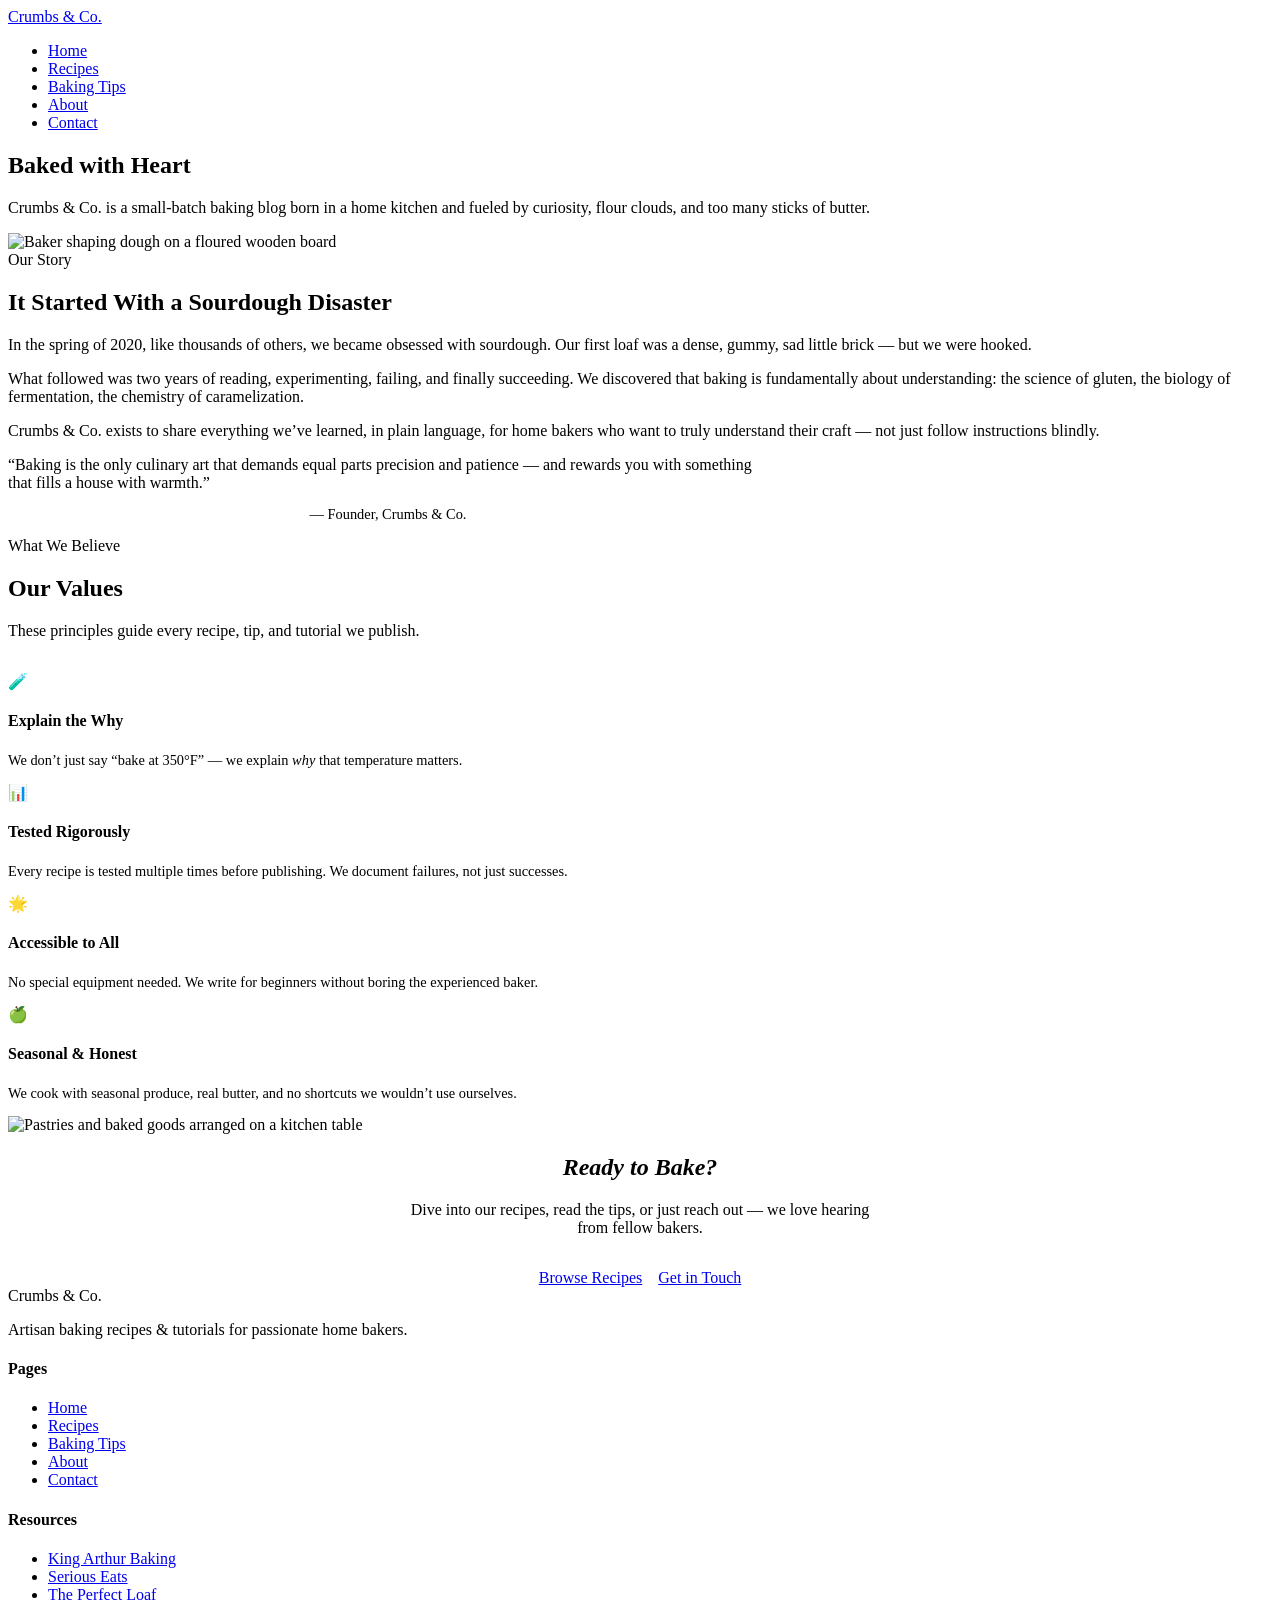
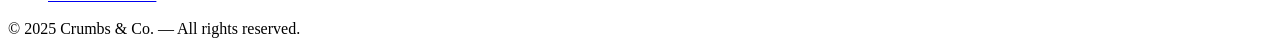
==== about.html @ 036ce7d6 "Add files via upload" ====
<!DOCTYPE html>
<!-- about.html — About page for Crumbs & Co. -->
<html lang="en">
<head>
  <!-- Viewport for responsive/accessible design -->
  <meta charset="UTF-8" />
  <meta name="viewport" content="width=device-width, initial-scale=1.0" />
  <meta name="description" content="Learn about the bakers behind Crumbs &amp; Co. &mdash; our story, philosophy, and love of baking." />
  <title>About &mdash; Crumbs &amp; Co.</title>

  <!-- External CSS only — no embedded or inline styles -->
  <link rel="stylesheet" href="style.css" />
</head>
<body>

  <!-- ===== SITE HEADER & NAVIGATION ===== -->
  <header class="site-header">
    <nav class="nav" aria-label="Main navigation">
      <a href="index.html" class="nav__logo">Crumbs &amp; Co.</a>
      <ul class="nav__links" role="list">
        <li><a href="index.html">Home</a></li>
        <li><a href="recipes.html">Recipes</a></li>
        <li><a href="tips.html">Baking Tips</a></li>
        <!-- Active page -->
        <li><a href="about.html" class="active" aria-current="page">About</a></li>
        <li><a href="contact.html">Contact</a></li>
      </ul>
    </nav>
  </header>

  <!-- ===== ABOUT HERO ===== -->
  <section class="about-hero">
    <div class="container">
      <h1>Baked with Heart</h1>
      <p>
        Crumbs &amp; Co. is a small-batch baking blog born in a home kitchen
        and fueled by curiosity, flour clouds, and too many sticks of butter.
      </p>
    </div>
  </section>

  <!-- ===== MAIN CONTENT ===== -->
  <main id="main-content">

    <!-- Our Story — two-column layout -->
    <section class="section">
      <div class="container">
        <!-- Two-column: image + text, positioned using CSS grid -->
        <div class="two-col">
          <div>
            <img
              src="https://images.unsplash.com/photo-1556909211-36987daf7b4d?w=700&q=80"
              alt="Baker shaping dough on a floured wooden board"
            />
          </div>
          <div>
            <span class="section-header__label">Our Story</span>
            <h2>It Started With a Sourdough Disaster</h2>
            <p>
              In the spring of 2020, like thousands of others, we became
              obsessed with sourdough. Our first loaf was a dense, gummy,
              sad little brick &mdash; but we were hooked.
            </p>
            <p>
              What followed was two years of reading, experimenting, failing,
              and finally succeeding. We discovered that baking is
              fundamentally about understanding: the science of gluten, the
              biology of fermentation, the chemistry of caramelization.
            </p>
            <p>
              Crumbs &amp; Co. exists to share everything we&rsquo;ve learned,
              in plain language, for home bakers who want to truly understand
              their craft &mdash; not just follow instructions blindly.
            </p>
          </div>
        </div>
      </div>
    </section>

    <!-- Pullquote section -->
    <section class="section section--alt">
      <div class="container" style="max-width:760px;">
        <div class="pullquote">
          &ldquo;Baking is the only culinary art that demands equal parts
          precision and patience &mdash; and rewards you with something that
          fills a house with warmth.&rdquo;
        </div>
        <p style="color:var(--muted); text-align:center; font-size:0.9rem;">
          &mdash; Founder, Crumbs &amp; Co.
        </p>
      </div>
    </section>

    

    <!-- Values Section -->
    <section class="section section--alt">
      <div class="container">
        <!-- Two-column: values list + image -->
        <div class="two-col">
          <div>
            <span class="section-header__label">What We Believe</span>
            <h2>Our Values</h2>
            <p style="margin-bottom:2rem; color:var(--muted);">
              These principles guide every recipe, tip, and tutorial we publish.
            </p>

            <!-- Values list — content block positioned using CSS grid -->
            <div class="values-list">
              <div class="value-item">
                <span class="value-item__icon">&#129514;</span>
                <div>
                  <h4>Explain the Why</h4>
                  <p style="font-size:0.9rem; color:var(--muted);">
                    We don&rsquo;t just say &ldquo;bake at 350&deg;F&rdquo; &mdash;
                    we explain <em>why</em> that temperature matters.
                  </p>
                </div>
              </div>
              <div class="value-item">
                <span class="value-item__icon">&#128202;</span>
                <div>
                  <h4>Tested Rigorously</h4>
                  <p style="font-size:0.9rem; color:var(--muted);">
                    Every recipe is tested multiple times before publishing.
                    We document failures, not just successes.
                  </p>
                </div>
              </div>
              <div class="value-item">
                <span class="value-item__icon">&#127775;</span>
                <div>
                  <h4>Accessible to All</h4>
                  <p style="font-size:0.9rem; color:var(--muted);">
                    No special equipment needed. We write for beginners
                    without boring the experienced baker.
                  </p>
                </div>
              </div>
              <div class="value-item">
                <span class="value-item__icon">&#127823;</span>
                <div>
                  <h4>Seasonal &amp; Honest</h4>
                  <p style="font-size:0.9rem; color:var(--muted);">
                    We cook with seasonal produce, real butter, and
                    no shortcuts we wouldn&rsquo;t use ourselves.
                  </p>
                </div>
              </div>
            </div>

          </div>
          <div>
            <img
              src="https://images.unsplash.com/photo-1464349095431-e9a21285b5f3?w=700&q=80"
              alt="Pastries and baked goods arranged on a kitchen table"
            />
          </div>
        </div>
      </div>
    </section>

    <!-- CTA -->
    <section class="section">
      <div class="container" style="text-align:center;">
        <h2 style="font-style:italic;">Ready to Bake?</h2>
        <p style="color:var(--muted); max-width:480px; margin:0.6rem auto 2rem;">
          Dive into our recipes, read the tips, or just reach out &mdash;
          we love hearing from fellow bakers.
        </p>
        <!-- Internal links -->
        <a href="recipes.html" class="btn">Browse Recipes</a>
        &nbsp;&nbsp;
        <a href="contact.html" class="btn btn--outline">Get in Touch</a>
      </div>
    </section>

  </main>

  <!-- ===== FOOTER ===== -->
  <footer class="site-footer">
    <div class="footer-grid">
      <div class="footer-brand">
        <span class="footer-brand__logo">Crumbs &amp; Co.</span>
        <p>Artisan baking recipes &amp; tutorials for passionate home bakers.</p>
      </div>
      <div class="footer-col">
        <h4>Pages</h4>
        <ul>
          <li><a href="index.html">Home</a></li>
          <li><a href="recipes.html">Recipes</a></li>
          <li><a href="tips.html">Baking Tips</a></li>
          <li><a href="about.html">About</a></li>
          <li><a href="contact.html">Contact</a></li>
        </ul>
      </div>
      <div class="footer-col">
        <h4>Resources</h4>
        <ul>
          <li><a href="https://www.kingarthurbaking.com" target="_blank" rel="noopener noreferrer">King Arthur Baking</a></li>
          <li><a href="https://www.seriouseats.com/baking" target="_blank" rel="noopener noreferrer">Serious Eats</a></li>
          <li><a href="https://www.theperfectloaf.com" target="_blank" rel="noopener noreferrer">The Perfect Loaf</a></li>
        </ul>
      </div>
    </div>
    <div class="footer-bottom">
      <span>&copy; 2025 Crumbs &amp; Co. &mdash; All rights reserved.</span>
    </div>
  </footer>

</body>
</html>
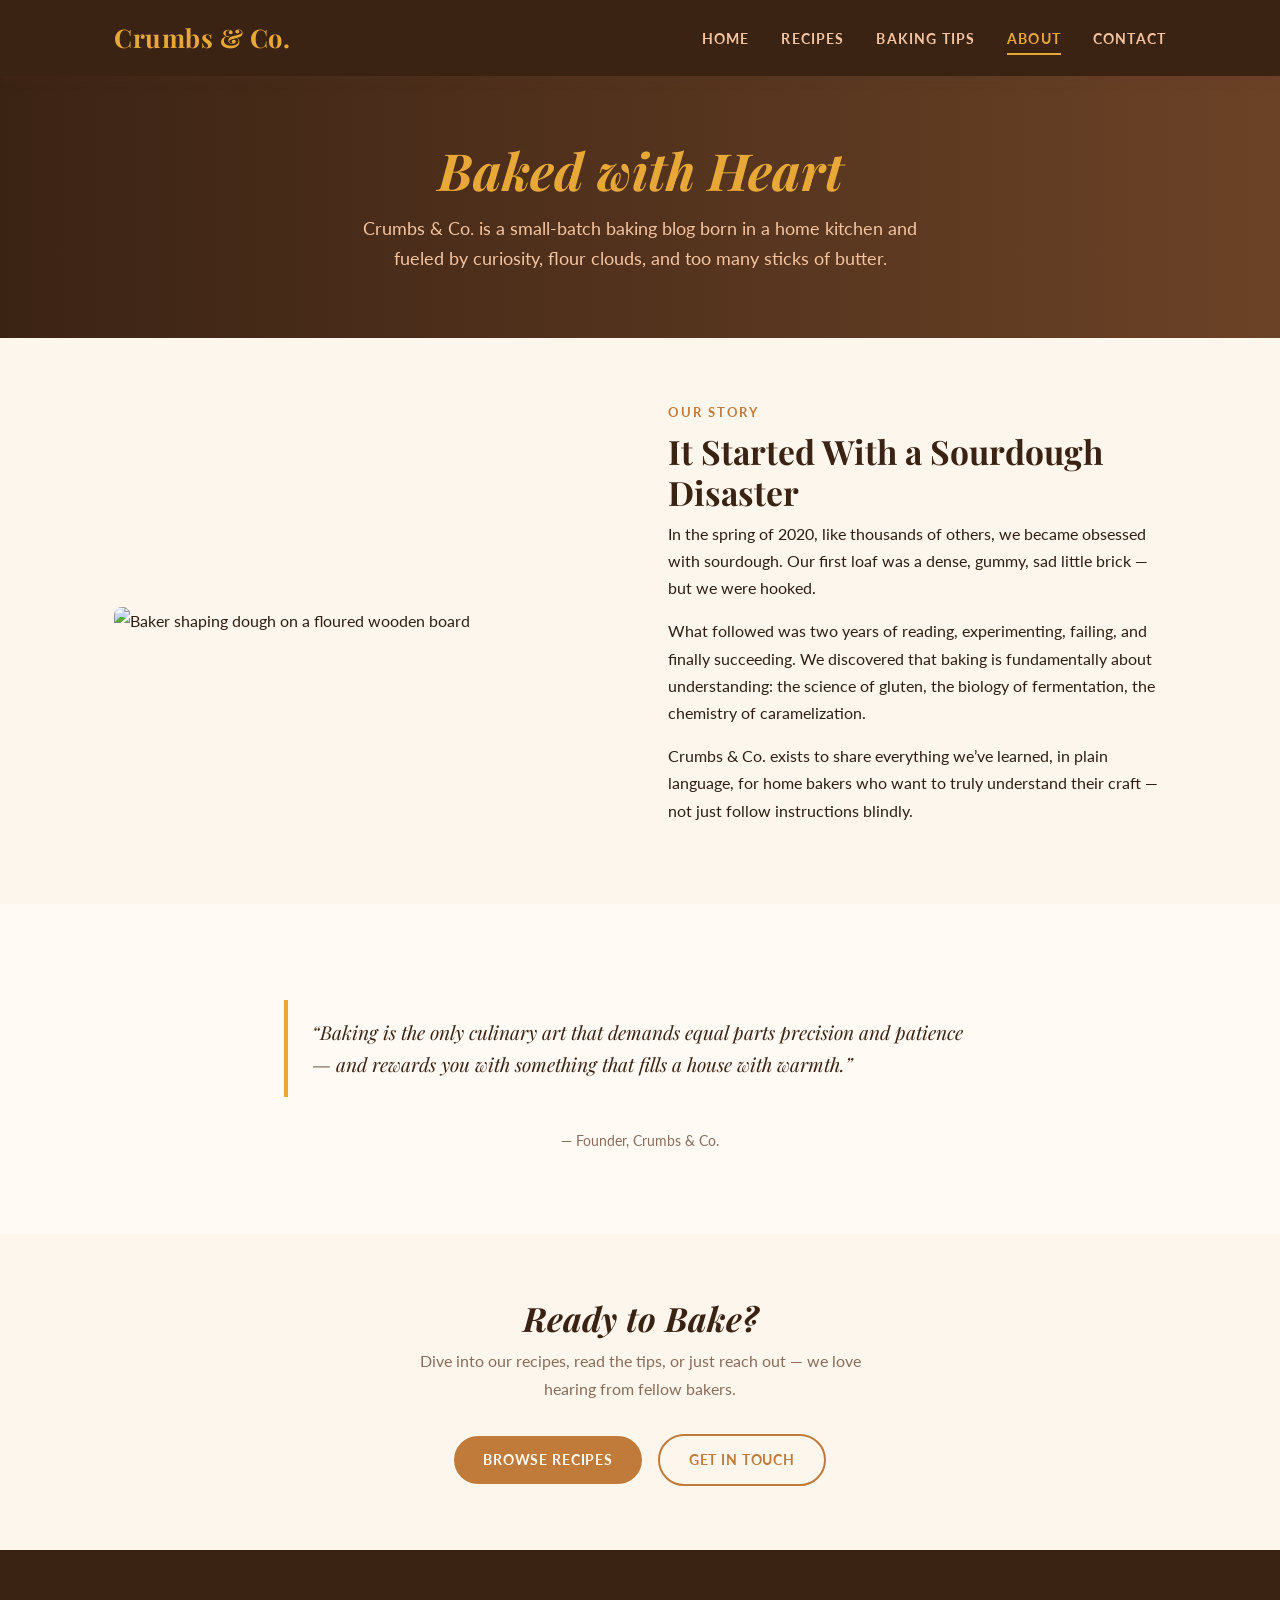
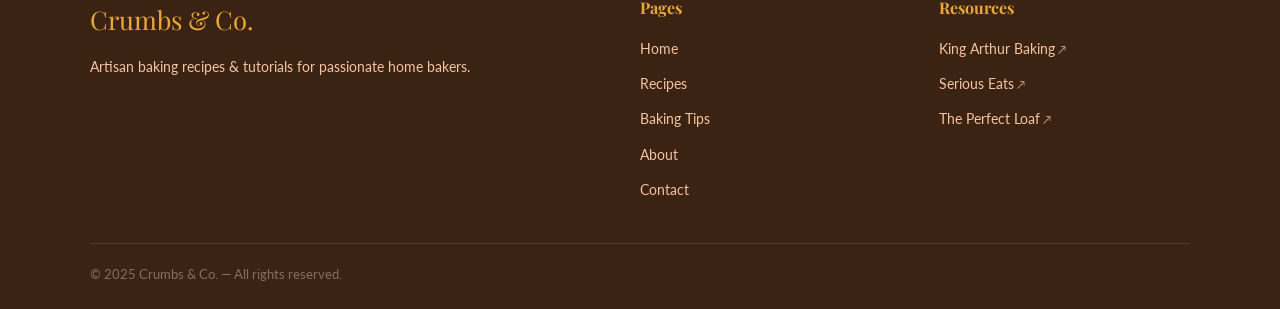
==== commit fda6bc63: "Update about.html" ====
--- a/about.html
+++ b/about.html
@@ -90,76 +90,6 @@
         </p>
       </div>
     </section>
-
-    
-
-    <!-- Values Section -->
-    <section class="section section--alt">
-      <div class="container">
-        <!-- Two-column: values list + image -->
-        <div class="two-col">
-          <div>
-            <span class="section-header__label">What We Believe</span>
-            <h2>Our Values</h2>
-            <p style="margin-bottom:2rem; color:var(--muted);">
-              These principles guide every recipe, tip, and tutorial we publish.
-            </p>
-
-            <!-- Values list — content block positioned using CSS grid -->
-            <div class="values-list">
-              <div class="value-item">
-                <span class="value-item__icon">&#129514;</span>
-                <div>
-                  <h4>Explain the Why</h4>
-                  <p style="font-size:0.9rem; color:var(--muted);">
-                    We don&rsquo;t just say &ldquo;bake at 350&deg;F&rdquo; &mdash;
-                    we explain <em>why</em> that temperature matters.
-                  </p>
-                </div>
-              </div>
-              <div class="value-item">
-                <span class="value-item__icon">&#128202;</span>
-                <div>
-                  <h4>Tested Rigorously</h4>
-                  <p style="font-size:0.9rem; color:var(--muted);">
-                    Every recipe is tested multiple times before publishing.
-                    We document failures, not just successes.
-                  </p>
-                </div>
-              </div>
-              <div class="value-item">
-                <span class="value-item__icon">&#127775;</span>
-                <div>
-                  <h4>Accessible to All</h4>
-                  <p style="font-size:0.9rem; color:var(--muted);">
-                    No special equipment needed. We write for beginners
-                    without boring the experienced baker.
-                  </p>
-                </div>
-              </div>
-              <div class="value-item">
-                <span class="value-item__icon">&#127823;</span>
-                <div>
-                  <h4>Seasonal &amp; Honest</h4>
-                  <p style="font-size:0.9rem; color:var(--muted);">
-                    We cook with seasonal produce, real butter, and
-                    no shortcuts we wouldn&rsquo;t use ourselves.
-                  </p>
-                </div>
-              </div>
-            </div>
-
-          </div>
-          <div>
-            <img
-              src="https://images.unsplash.com/photo-1464349095431-e9a21285b5f3?w=700&q=80"
-              alt="Pastries and baked goods arranged on a kitchen table"
-            />
-          </div>
-        </div>
-      </div>
-    </section>
-
     <!-- CTA -->
     <section class="section">
       <div class="container" style="text-align:center;">
--- a/style.css
+++ b/style.css
@@ -0,0 +1,826 @@
+/* ============================================
+   CRUMBS & CO. — Main Stylesheet
+   External CSS file used by all pages
+   ============================================ */
+
+/* ---------- Google Fonts Import ---------- */
+@import url('https://fonts.googleapis.com/css2?family=Playfair+Display:ital,wght@0,400;0,700;1,400&family=Lato:wght@300;400;700&display=swap');
+
+/* ---------- CSS Variables (Design Tokens) ---------- */
+:root {
+  --cream:      #fdf6ec;
+  --warm-white: #fffaf4;
+  --brown:      #5c3d2e;
+  --dark-brown: #3b2314;
+  --caramel:    #c07b3b;
+  --gold:       #e8a838;
+  --blush:      #f5c4a1;
+  --text:       #2e1e14;
+  --muted:      #8a6c5a;
+  --border:     #e0cbba;
+  --shadow:     rgba(92, 61, 46, 0.15);
+  --font-display: 'Playfair Display', Georgia, serif;
+  --font-body:    'Lato', Helvetica, sans-serif;
+  --max-width: 1100px;
+  --radius: 8px;
+  --transition: 0.25s ease;
+}
+
+/* ---------- Reset & Base ---------- */
+*, *::before, *::after {
+  box-sizing: border-box;
+  margin: 0;
+  padding: 0;
+}
+
+html {
+  /* Viewport meta is in each HTML file; font-size set here */
+  font-size: 16px;
+  scroll-behavior: smooth;
+}
+
+body {
+  font-family: var(--font-body);
+  background-color: var(--cream);
+  color: var(--text);
+  line-height: 1.7;
+  min-height: 100vh;
+  display: flex;
+  flex-direction: column;
+}
+
+img {
+  max-width: 100%;
+  height: auto;
+  display: block;
+  border-radius: var(--radius);
+}
+
+a {
+  color: var(--caramel);
+  text-decoration: none;
+  transition: color var(--transition);
+}
+
+/* Hover pseudo-class — accessibility requirement */
+a:hover {
+  color: var(--dark-brown);
+  text-decoration: underline;
+}
+
+ul {
+  list-style: none;
+}
+
+/* ---------- Typography ---------- */
+h1, h2, h3, h4 {
+  font-family: var(--font-display);
+  color: var(--dark-brown);
+  line-height: 1.2;
+}
+
+h1 { font-size: 3rem; }
+h2 { font-size: 2.1rem; margin-bottom: 0.5rem; }
+h3 { font-size: 1.5rem; margin-bottom: 0.4rem; }
+h4 { font-size: 1.15rem; }
+
+p { margin-bottom: 1rem; }
+
+/* ---------- Layout Utilities ---------- */
+.container {
+  max-width: var(--max-width);
+  margin: 0 auto;
+  padding: 0 1.5rem;
+}
+
+.section {
+  padding: 4rem 0;
+}
+
+.section--alt {
+  background-color: var(--warm-white);
+}
+
+/* ---------- Navigation Bar ---------- */
+/* Working navigation bar that links to all pages */
+.site-header {
+  background-color: var(--dark-brown);
+  position: sticky;
+  top: 0;
+  z-index: 100;
+  box-shadow: 0 2px 12px var(--shadow);
+}
+
+.nav {
+  display: flex;
+  align-items: center;
+  justify-content: space-between;
+  padding: 1rem 1.5rem;
+  max-width: var(--max-width);
+  margin: 0 auto;
+}
+
+/* Site logo / brand */
+.nav__logo {
+  font-family: var(--font-display);
+  font-size: 1.6rem;
+  color: var(--gold);
+  font-weight: 700;
+  letter-spacing: 0.02em;
+}
+
+.nav__logo:hover {
+  color: var(--blush);
+  text-decoration: none;
+}
+
+/* Nav links list */
+.nav__links {
+  display: flex;
+  gap: 2rem;
+  align-items: center;
+}
+
+.nav__links a {
+  color: var(--blush);
+  font-family: var(--font-body);
+  font-weight: 700;
+  font-size: 0.9rem;
+  letter-spacing: 0.08em;
+  text-transform: uppercase;
+  padding: 0.4rem 0;
+  border-bottom: 2px solid transparent;
+  transition: color var(--transition), border-color var(--transition);
+}
+
+/* Hover state for nav links */
+.nav__links a:hover {
+  color: var(--gold);
+  border-bottom-color: var(--gold);
+  text-decoration: none;
+}
+
+/* Active page indicator */
+.nav__links a.active {
+  color: var(--gold);
+  border-bottom-color: var(--gold);
+}
+
+/* ---------- Buttons ---------- */
+.btn {
+  display: inline-block;
+  background-color: var(--caramel);
+  color: var(--warm-white);
+  font-family: var(--font-body);
+  font-weight: 700;
+  font-size: 0.9rem;
+  letter-spacing: 0.06em;
+  text-transform: uppercase;
+  padding: 0.75rem 1.8rem;
+  border-radius: 40px;
+  border: none;
+  cursor: pointer;
+  transition: background-color var(--transition), transform var(--transition), box-shadow var(--transition);
+}
+
+/* Hover pseudo-class for buttons */
+.btn:hover {
+  background-color: var(--dark-brown);
+  color: var(--gold);
+  transform: translateY(-2px);
+  box-shadow: 0 6px 18px var(--shadow);
+  text-decoration: none;
+}
+
+.btn--outline {
+  background-color: transparent;
+  border: 2px solid var(--caramel);
+  color: var(--caramel);
+}
+
+.btn--outline:hover {
+  background-color: var(--caramel);
+  color: var(--warm-white);
+}
+
+/* ---------- Hero Section (Homepage) ---------- */
+.hero {
+  background: linear-gradient(135deg, var(--dark-brown) 0%, #7a4a30 50%, var(--caramel) 100%);
+  color: var(--warm-white);
+  padding: 6rem 1.5rem;
+  text-align: center;
+  position: relative;
+  overflow: hidden;
+}
+
+/* Decorative grain texture overlay */
+.hero::before {
+  content: '';
+  position: absolute;
+  inset: 0;
+  background-image: url("data:image/svg+xml,%3Csvg width='60' height='60' viewBox='0 0 60 60' xmlns='http://www.w3.org/2000/svg'%3E%3Cg fill='none' fill-rule='evenodd'%3E%3Cg fill='%23ffffff' fill-opacity='0.03'%3E%3Cpath d='M36 34v-4h-2v4h-4v2h4v4h2v-4h4v-2h-4zm0-30V0h-2v4h-4v2h4v4h2V6h4V4h-4zM6 34v-4H4v4H0v2h4v4h2v-4h4v-2H6zM6 4V0H4v4H0v2h4v4h2V6h4V4H6z'/%3E%3C/g%3E%3C/g%3E%3C/svg%3E");
+  pointer-events: none;
+}
+
+.hero__inner {
+  position: relative;
+  max-width: 700px;
+  margin: 0 auto;
+}
+
+.hero__eyebrow {
+  font-family: var(--font-body);
+  font-size: 0.85rem;
+  letter-spacing: 0.18em;
+  text-transform: uppercase;
+  color: var(--gold);
+  margin-bottom: 1rem;
+  font-weight: 700;
+}
+
+.hero h1 {
+  color: var(--warm-white);
+  font-size: 3.8rem;
+  font-style: italic;
+  margin-bottom: 1.2rem;
+  text-shadow: 0 2px 12px rgba(0,0,0,0.3);
+}
+
+.hero__sub {
+  font-size: 1.15rem;
+  color: var(--blush);
+  margin-bottom: 2rem;
+  line-height: 1.8;
+}
+
+/* ---------- Card Grid ---------- */
+/* Used on homepage featured recipes and recipes page */
+.card-grid {
+  display: grid;
+  grid-template-columns: repeat(auto-fill, minmax(300px, 1fr));
+  gap: 2rem;
+}
+
+.card {
+  background: var(--warm-white);
+  border-radius: var(--radius);
+  overflow: hidden;
+  box-shadow: 0 4px 16px var(--shadow);
+  transition: transform var(--transition), box-shadow var(--transition);
+}
+
+/* Hover lift effect on cards */
+.card:hover {
+  transform: translateY(-6px);
+  box-shadow: 0 12px 28px var(--shadow);
+}
+
+.card__img {
+  width: 100%;
+  height: 210px;
+  object-fit: cover;
+  border-radius: 0;
+  transition: transform 0.4s ease;
+}
+
+.card:hover .card__img {
+  transform: scale(1.04);
+}
+
+.card__img-wrap {
+  overflow: hidden;
+}
+
+.card__body {
+  padding: 1.4rem;
+}
+
+.card__tag {
+  display: inline-block;
+  background: var(--blush);
+  color: var(--dark-brown);
+  font-size: 0.72rem;
+  font-weight: 700;
+  letter-spacing: 0.1em;
+  text-transform: uppercase;
+  padding: 0.2rem 0.7rem;
+  border-radius: 20px;
+  margin-bottom: 0.6rem;
+}
+
+.card__title {
+  font-family: var(--font-display);
+  font-size: 1.25rem;
+  color: var(--dark-brown);
+  margin-bottom: 0.5rem;
+}
+
+.card__desc {
+  font-size: 0.92rem;
+  color: var(--muted);
+  margin-bottom: 1rem;
+}
+
+.card__meta {
+  display: flex;
+  gap: 1.2rem;
+  font-size: 0.82rem;
+  color: var(--muted);
+  font-weight: 700;
+}
+
+/* ---------- Section Header (centered title blocks) ---------- */
+.section-header {
+  text-align: center;
+  margin-bottom: 3rem;
+}
+
+.section-header__label {
+  display: block;
+  font-size: 0.8rem;
+  letter-spacing: 0.15em;
+  text-transform: uppercase;
+  color: var(--caramel);
+  font-weight: 700;
+  margin-bottom: 0.5rem;
+}
+
+.section-header h2 {
+  font-style: italic;
+}
+
+.section-header p {
+  color: var(--muted);
+  font-size: 1.05rem;
+  max-width: 560px;
+  margin: 0.6rem auto 0;
+}
+
+/* ---------- Two-Column Layout (About / Tips) ---------- */
+/* Content blocks positioned using CSS */
+.two-col {
+  display: grid;
+  grid-template-columns: 1fr 1fr;
+  gap: 3.5rem;
+  align-items: center;
+}
+
+.two-col--reverse {
+  direction: rtl;
+}
+
+.two-col--reverse > * {
+  direction: ltr;
+}
+
+/* ---------- Recipe Detail Page ---------- */
+.recipe-hero {
+  background: var(--dark-brown);
+  color: var(--warm-white);
+  padding: 3.5rem 1.5rem;
+}
+
+.recipe-hero h1 {
+  color: var(--gold);
+  font-style: italic;
+  margin-bottom: 0.6rem;
+}
+
+.recipe-hero p {
+  color: var(--blush);
+  font-size: 1.1rem;
+  max-width: 600px;
+}
+
+.recipe-meta-bar {
+  display: flex;
+  flex-wrap: wrap;
+  gap: 2rem;
+  margin-top: 1.5rem;
+}
+
+.recipe-meta-bar__item {
+  text-align: center;
+}
+
+.recipe-meta-bar__label {
+  display: block;
+  font-size: 0.7rem;
+  text-transform: uppercase;
+  letter-spacing: 0.1em;
+  color: var(--blush);
+  font-weight: 700;
+}
+
+.recipe-meta-bar__value {
+  font-family: var(--font-display);
+  font-size: 1.3rem;
+  color: var(--gold);
+}
+
+/* Recipe two-col layout */
+.recipe-layout {
+  display: grid;
+  grid-template-columns: 300px 1fr;
+  gap: 3rem;
+  align-items: start;
+}
+
+/* Ingredients sidebar */
+.ingredients-box {
+  background: var(--warm-white);
+  border: 1px solid var(--border);
+  border-radius: var(--radius);
+  padding: 1.8rem;
+  position: sticky;
+  top: 80px;
+}
+
+.ingredients-box h3 {
+  margin-bottom: 1rem;
+  padding-bottom: 0.6rem;
+  border-bottom: 2px solid var(--border);
+}
+
+.ingredients-box li {
+  padding: 0.45rem 0;
+  border-bottom: 1px solid var(--border);
+  font-size: 0.95rem;
+  color: var(--text);
+}
+
+.ingredients-box li:last-child { border-bottom: none; }
+
+/* Steps list */
+.steps-list {
+  counter-reset: steps;
+}
+
+.step {
+  counter-increment: steps;
+  display: flex;
+  gap: 1.2rem;
+  margin-bottom: 2rem;
+}
+
+.step::before {
+  content: counter(steps);
+  min-width: 2.2rem;
+  height: 2.2rem;
+  background: var(--caramel);
+  color: var(--warm-white);
+  font-family: var(--font-display);
+  font-size: 1rem;
+  font-weight: 700;
+  border-radius: 50%;
+  display: flex;
+  align-items: center;
+  justify-content: center;
+  flex-shrink: 0;
+  margin-top: 0.15rem;
+}
+
+.step p { margin: 0; }
+
+/* ---------- Baking Tips Page ---------- */
+.tips-grid {
+  display: grid;
+  grid-template-columns: repeat(auto-fill, minmax(280px, 1fr));
+  gap: 1.8rem;
+}
+
+.tip-card {
+  background: var(--warm-white);
+  border-left: 4px solid var(--caramel);
+  border-radius: 0 var(--radius) var(--radius) 0;
+  padding: 1.4rem 1.6rem;
+  box-shadow: 0 2px 10px var(--shadow);
+  transition: border-color var(--transition), transform var(--transition);
+}
+
+/* Hover effect on tip cards */
+.tip-card:hover {
+  border-left-color: var(--gold);
+  transform: translateX(4px);
+}
+
+.tip-card__icon {
+  font-size: 1.8rem;
+  margin-bottom: 0.6rem;
+  display: block;
+}
+
+.tip-card h3 {
+  font-size: 1.1rem;
+  margin-bottom: 0.4rem;
+}
+
+.tip-card p {
+  font-size: 0.92rem;
+  color: var(--muted);
+  margin: 0;
+}
+
+/* ---------- Contact Page ---------- */
+.contact-layout {
+  display: grid;
+  grid-template-columns: 1fr 1.3fr;
+  gap: 4rem;
+  align-items: start;
+}
+
+.contact-info h2 {
+  font-style: italic;
+  margin-bottom: 1rem;
+}
+
+.contact-info p { color: var(--muted); }
+
+.contact-detail {
+  display: flex;
+  align-items: flex-start;
+  gap: 0.8rem;
+  margin: 1.2rem 0;
+}
+
+.contact-detail__icon {
+  font-size: 1.4rem;
+  margin-top: 0.1rem;
+}
+
+.contact-detail__text strong { display: block; }
+
+/* Form styling */
+.form-group {
+  margin-bottom: 1.4rem;
+}
+
+.form-group label {
+  display: block;
+  font-weight: 700;
+  font-size: 0.88rem;
+  text-transform: uppercase;
+  letter-spacing: 0.06em;
+  color: var(--dark-brown);
+  margin-bottom: 0.4rem;
+}
+
+.form-group input,
+.form-group textarea,
+.form-group select {
+  width: 100%;
+  padding: 0.75rem 1rem;
+  border: 1px solid var(--border);
+  border-radius: var(--radius);
+  font-family: var(--font-body);
+  font-size: 1rem;
+  background: var(--warm-white);
+  color: var(--text);
+  transition: border-color var(--transition), box-shadow var(--transition);
+}
+
+/* Hover/focus on form fields */
+.form-group input:hover,
+.form-group textarea:hover,
+.form-group select:hover {
+  border-color: var(--caramel);
+}
+
+.form-group input:focus,
+.form-group textarea:focus,
+.form-group select:focus {
+  outline: none;
+  border-color: var(--caramel);
+  box-shadow: 0 0 0 3px rgba(192, 123, 59, 0.15);
+}
+
+.form-group textarea { resize: vertical; min-height: 130px; }
+
+/* ---------- About Page ---------- */
+.about-hero {
+  background: linear-gradient(to right, var(--dark-brown), #6b4226);
+  padding: 4rem 1.5rem;
+  color: var(--warm-white);
+  text-align: center;
+}
+
+.about-hero h1 {
+  color: var(--gold);
+  font-style: italic;
+  font-size: 3.2rem;
+}
+
+.about-hero p {
+  color: var(--blush);
+  font-size: 1.1rem;
+  max-width: 560px;
+  margin: 0.8rem auto 0;
+}
+
+/* Team / baker profile cards */
+.profile-card {
+  text-align: center;
+  background: var(--warm-white);
+  border-radius: var(--radius);
+  padding: 2rem 1.5rem;
+  box-shadow: 0 4px 14px var(--shadow);
+  transition: transform var(--transition);
+}
+
+.profile-card:hover { transform: translateY(-4px); }
+
+.profile-card__avatar {
+  width: 110px;
+  height: 110px;
+  border-radius: 50%;
+  margin: 0 auto 1rem;
+  object-fit: cover;
+  border: 4px solid var(--blush);
+}
+
+.profile-card h3 { margin-bottom: 0.2rem; }
+
+.profile-card__role {
+  font-size: 0.82rem;
+  color: var(--caramel);
+  font-weight: 700;
+  text-transform: uppercase;
+  letter-spacing: 0.08em;
+  display: block;
+  margin-bottom: 0.8rem;
+}
+
+.profile-card p {
+  font-size: 0.92rem;
+  color: var(--muted);
+  margin: 0;
+}
+
+/* Values / mission block */
+.values-list {
+  display: grid;
+  grid-template-columns: 1fr 1fr;
+  gap: 1.5rem;
+}
+
+.value-item {
+  display: flex;
+  gap: 1rem;
+  align-items: flex-start;
+}
+
+.value-item__icon {
+  font-size: 1.6rem;
+  flex-shrink: 0;
+}
+
+/* ---------- Footer ---------- */
+.site-footer {
+  background-color: var(--dark-brown);
+  color: var(--blush);
+  padding: 3rem 1.5rem 1.5rem;
+  margin-top: auto;
+}
+
+.footer-grid {
+  max-width: var(--max-width);
+  margin: 0 auto;
+  display: grid;
+  grid-template-columns: 2fr 1fr 1fr;
+  gap: 3rem;
+  padding-bottom: 2rem;
+  border-bottom: 1px solid rgba(255,255,255,0.1);
+}
+
+.footer-brand__logo {
+  font-family: var(--font-display);
+  font-size: 1.6rem;
+  color: var(--gold);
+  display: block;
+  margin-bottom: 0.8rem;
+}
+
+.footer-brand p {
+  font-size: 0.9rem;
+  line-height: 1.7;
+  color: var(--blush);
+  margin: 0;
+}
+
+.footer-col h4 {
+  color: var(--gold);
+  font-family: var(--font-display);
+  font-size: 1rem;
+  margin-bottom: 1rem;
+}
+
+.footer-col li { margin-bottom: 0.5rem; }
+
+.footer-col a {
+  color: var(--blush);
+  font-size: 0.9rem;
+  transition: color var(--transition);
+}
+
+/* Hover for footer links */
+.footer-col a:hover {
+  color: var(--gold);
+  text-decoration: none;
+}
+
+.footer-bottom {
+  max-width: var(--max-width);
+  margin: 1.2rem auto 0;
+  display: flex;
+  justify-content: space-between;
+  align-items: center;
+  font-size: 0.82rem;
+  color: var(--muted);
+  flex-wrap: wrap;
+  gap: 0.5rem;
+}
+
+/* ---------- Special Characters & Measurement Styles ---------- */
+/* Used with HTML character references like &frac14; */
+.measure {
+  font-family: var(--font-display);
+  color: var(--caramel);
+  font-weight: 700;
+}
+
+/* ---------- Banner / Callout Strip ---------- */
+.callout-banner {
+  background: var(--gold);
+  color: var(--dark-brown);
+  text-align: center;
+  padding: 1rem 1.5rem;
+  font-weight: 700;
+  font-size: 0.95rem;
+  letter-spacing: 0.04em;
+}
+
+.callout-banner a {
+  color: var(--dark-brown);
+  text-decoration: underline;
+}
+
+.callout-banner a:hover { color: var(--brown); }
+
+/* ---------- Divider ---------- */
+.divider {
+  border: none;
+  border-top: 1px solid var(--border);
+  margin: 2rem 0;
+}
+
+/* ---------- Highlight / Pullquote ---------- */
+.pullquote {
+  border-left: 4px solid var(--gold);
+  padding: 1rem 1.5rem;
+  background: var(--warm-white);
+  border-radius: 0 var(--radius) var(--radius) 0;
+  font-family: var(--font-display);
+  font-size: 1.2rem;
+  font-style: italic;
+  color: var(--dark-brown);
+  margin: 2rem 0;
+}
+
+/* ---------- External Link Indicator ---------- */
+/* Subtle signal that a link opens outside the site */
+a[target="_blank"]::after {
+  content: " ↗";
+  font-size: 0.75em;
+  opacity: 0.7;
+}
+
+/* ---------- Responsive ---------- */
+@media (max-width: 768px) {
+  h1 { font-size: 2.2rem; }
+  h2 { font-size: 1.6rem; }
+  .hero h1 { font-size: 2.6rem; }
+
+  .nav__links {
+    gap: 1rem;
+  }
+
+  .nav__links a { font-size: 0.8rem; }
+
+  .two-col,
+  .recipe-layout,
+  .contact-layout,
+  .footer-grid {
+    grid-template-columns: 1fr;
+  }
+
+  .two-col--reverse { direction: ltr; }
+
+  .values-list { grid-template-columns: 1fr; }
+
+  .footer-grid { gap: 2rem; }
+}
+
+@media (max-width: 480px) {
+  .nav { flex-direction: column; gap: 0.8rem; text-align: center; }
+  .hero { padding: 4rem 1rem; }
+}
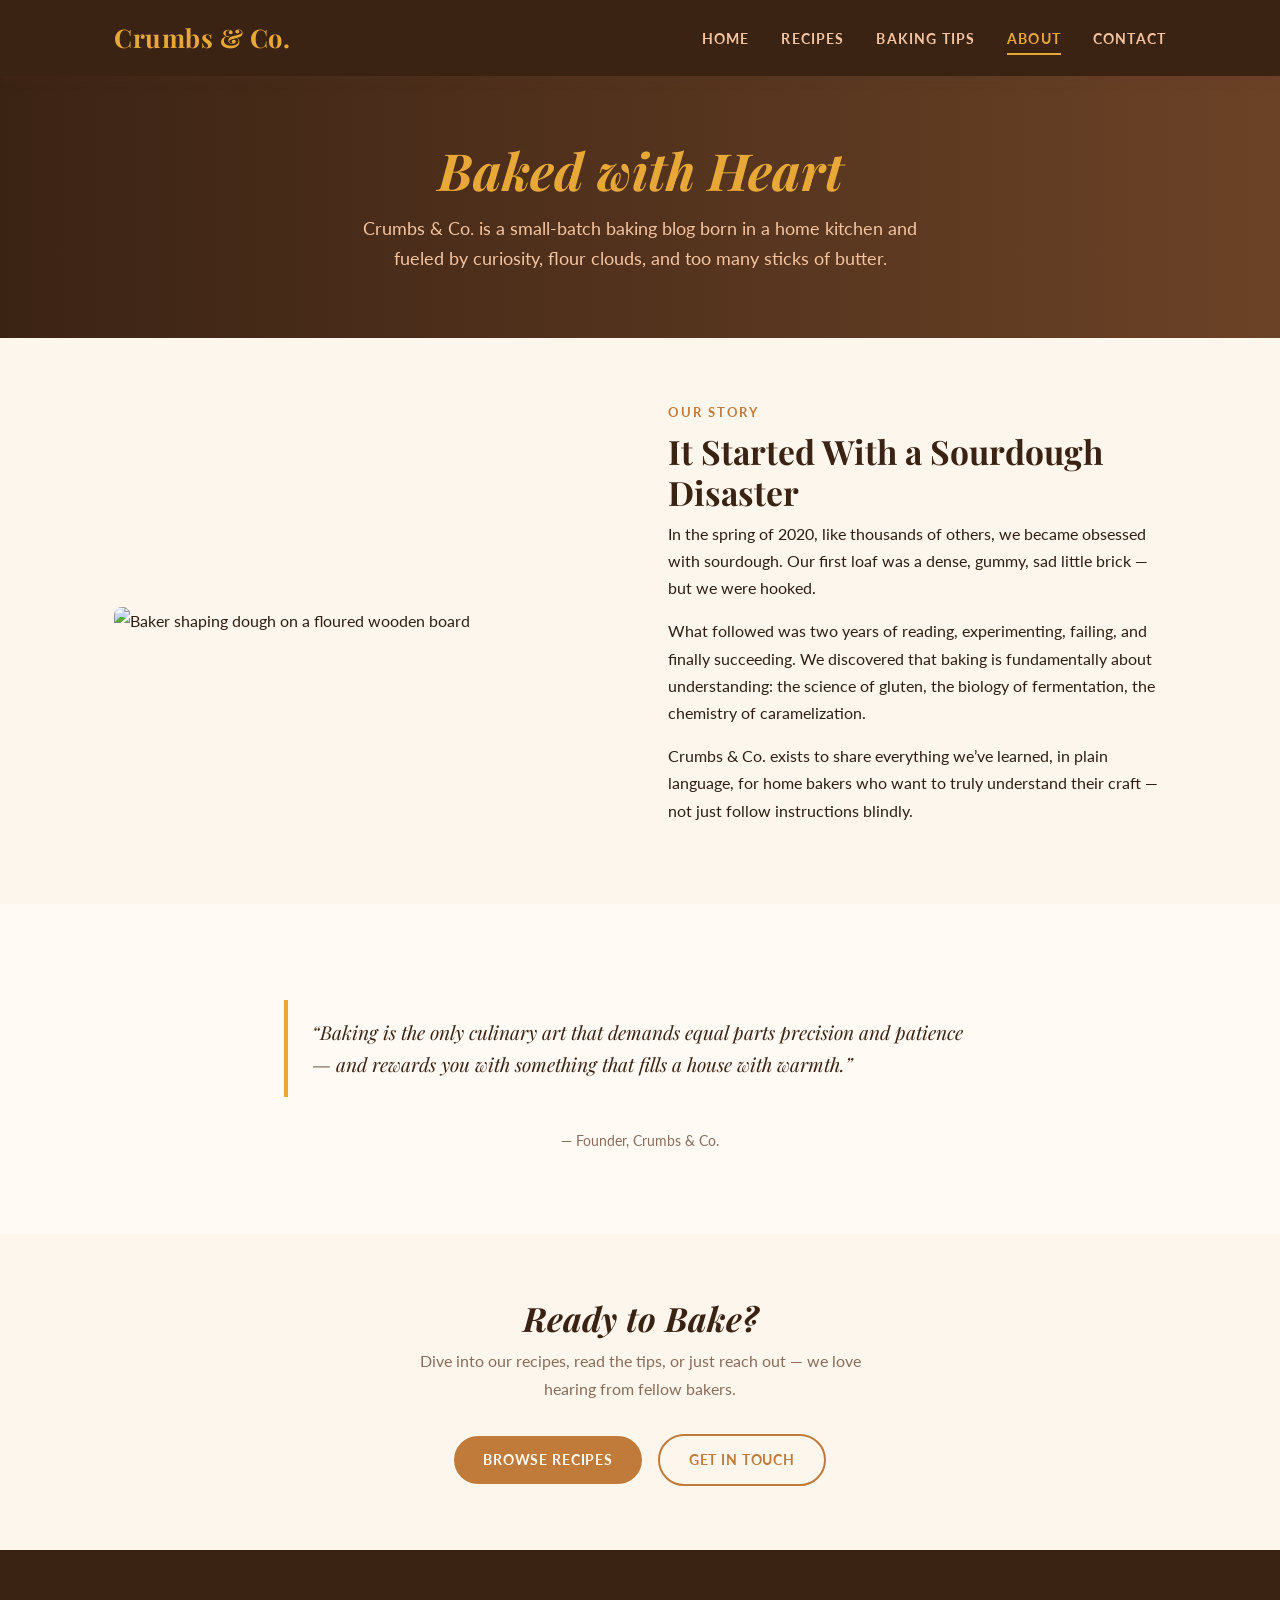
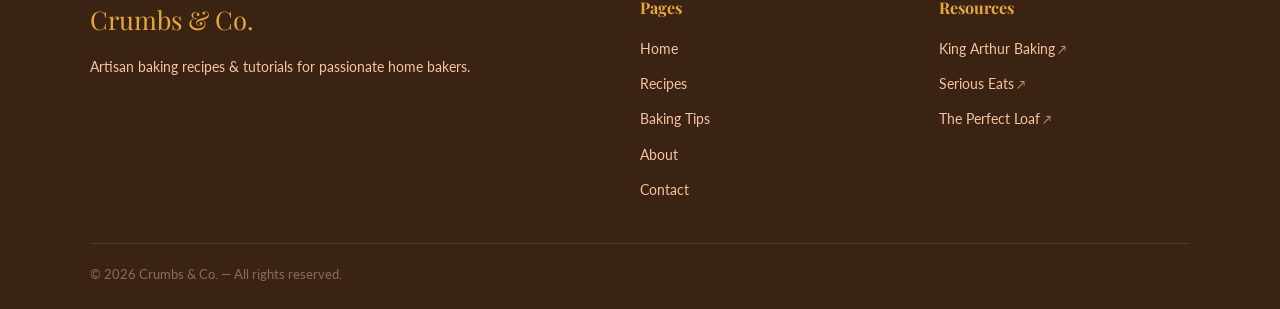
==== commit c22567cb: "Update copyright year in footer to 2026" ====
--- a/about.html
+++ b/about.html
@@ -134,7 +134,7 @@
       </div>
     </div>
     <div class="footer-bottom">
-      <span>&copy; 2025 Crumbs &amp; Co. &mdash; All rights reserved.</span>
+      <span>&copy; 2026 Crumbs &amp; Co. &mdash; All rights reserved.</span>
     </div>
   </footer>
 
